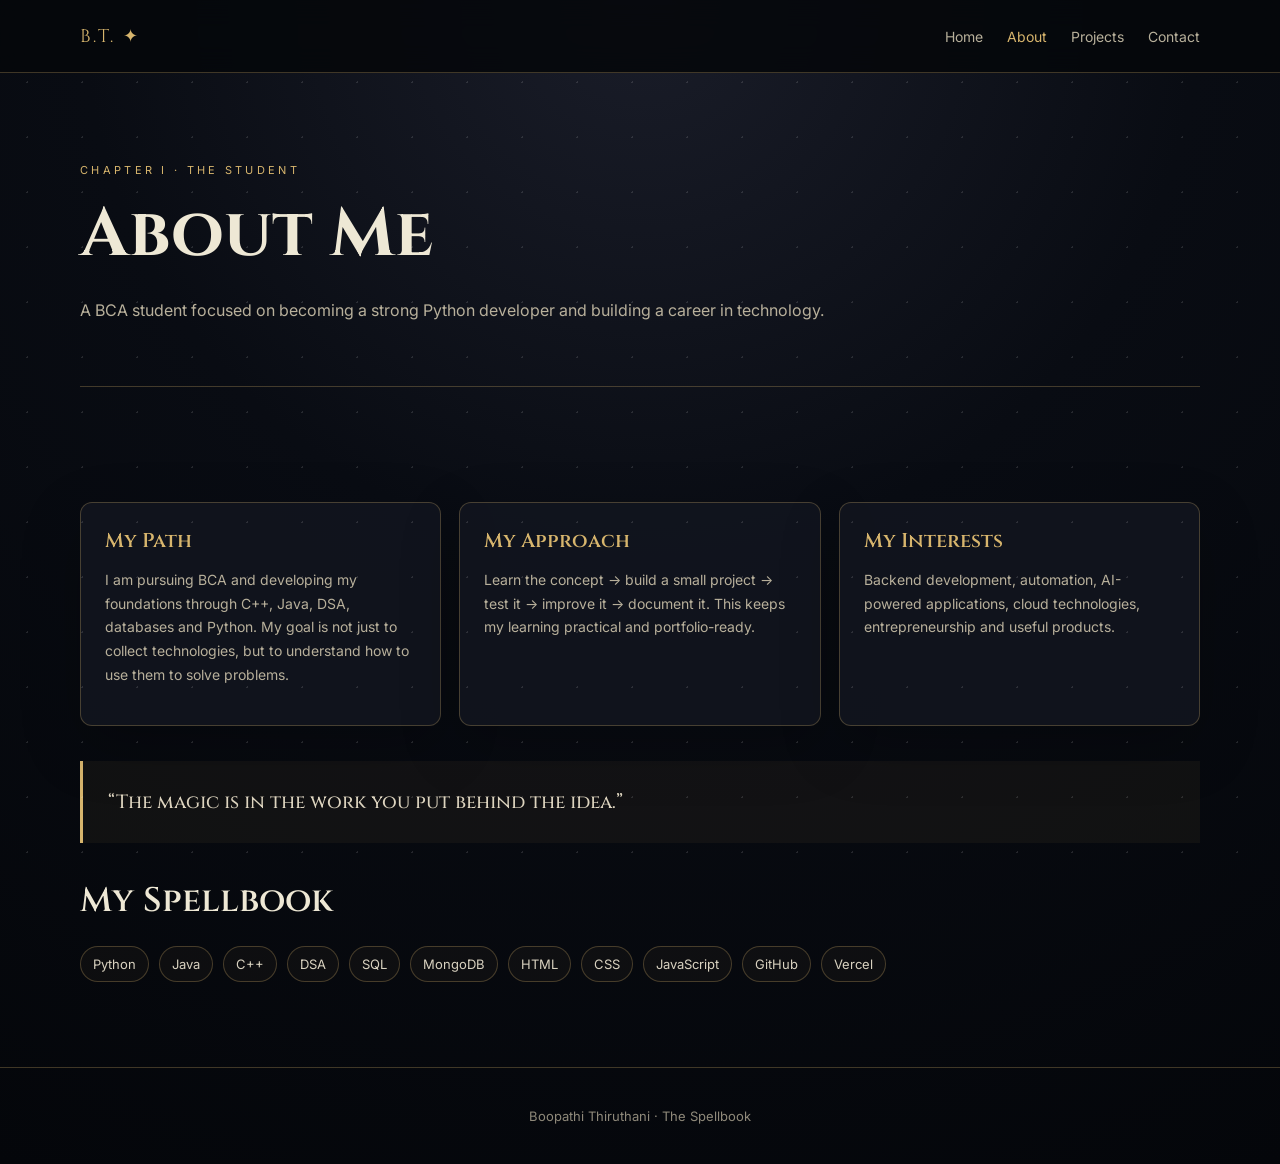
==== about.html @ 2f51fdc7 "Add files via upload" ====
<!doctype html><html lang="en"><head><meta charset="utf-8"><meta name="viewport" content="width=device-width,initial-scale=1"><title>About | Boopathi Thiruthani</title><link rel="stylesheet" href="style.css"></head><body><nav class="nav"><div class="wrap navin"><div class="brand">B.T. ✦</div><button class="menu">☰</button><div class="links"><a href="index.html">Home</a><a class="active" href="about.html">About</a><a href="projects.html">Projects</a><a href="contact.html">Contact</a></div></div></nav><main class="wrap"><section class="pagehead"><div class="eyebrow">Chapter I · The Student</div><h1>About Me</h1><p class="lead">A BCA student focused on becoming a strong Python developer and building a career in technology.</p></section><section class="section"><div class="grid"><article class="card"><h3>My Path</h3><p>I am pursuing BCA and developing my foundations through C++, Java, DSA, databases and Python. My goal is not just to collect technologies, but to understand how to use them to solve problems.</p></article><article class="card"><h3>My Approach</h3><p>Learn the concept → build a small project → test it → improve it → document it. This keeps my learning practical and portfolio-ready.</p></article><article class="card"><h3>My Interests</h3><p>Backend development, automation, AI-powered applications, cloud technologies, entrepreneurship and useful products.</p></article></div><div class="quote">“The magic is in the work you put behind the idea.”</div><h2>My Spellbook</h2><div class="skills"><span class="tag">Python</span><span class="tag">Java</span><span class="tag">C++</span><span class="tag">DSA</span><span class="tag">SQL</span><span class="tag">MongoDB</span><span class="tag">HTML</span><span class="tag">CSS</span><span class="tag">JavaScript</span><span class="tag">GitHub</span><span class="tag">Vercel</span></div></section></main><footer class="footer">Boopathi Thiruthani · The Spellbook</footer><script src="script.js"></script></body></html>
---- style.css ----
@import url('https://fonts.googleapis.com/css2?family=Cinzel:wght@500;600;700&family=Inter:wght@400;500;600&display=swap');
:root{--ink:#eee8d5;--muted:#b8b09b;--gold:#d7b56d;--gold2:#8d6a31;--night:#070b12;--panel:rgba(18,22,31,.84);--line:rgba(215,181,109,.28);--red:#6f2028;}
*{box-sizing:border-box}html{scroll-behavior:smooth}body{margin:0;background:radial-gradient(circle at 50% 0,#1a1d29 0,#090c13 42%,#04060a 100%);color:var(--ink);font-family:Inter,system-ui,sans-serif;min-height:100vh}body:before{content:"";position:fixed;inset:0;pointer-events:none;opacity:.12;background-image:radial-gradient(#fff 1px,transparent 1px);background-size:55px 55px}.wrap{width:min(1120px,92%);margin:auto}.nav{position:sticky;top:0;z-index:10;background:rgba(5,7,11,.88);backdrop-filter:blur(14px);border-bottom:1px solid var(--line)}.navin{height:72px;display:flex;align-items:center;justify-content:space-between}.brand{font-family:Cinzel,serif;color:var(--gold);letter-spacing:.12em;font-size:18px}.links{display:flex;gap:24px;align-items:center}.links a{color:var(--muted);text-decoration:none;font-size:14px}.links a:hover,.links a.active{color:var(--gold)}.menu{display:none;background:none;border:1px solid var(--line);color:var(--gold);padding:8px 10px;border-radius:8px}.hero{min-height:calc(100vh - 72px);display:grid;place-items:center;text-align:center;padding:70px 0;position:relative}.sigil{width:110px;height:110px;margin:0 auto 25px;border:1px solid var(--gold2);border-radius:50%;display:grid;place-items:center;color:var(--gold);font:600 42px Cinzel,serif;box-shadow:0 0 45px rgba(215,181,109,.13),inset 0 0 25px rgba(215,181,109,.06)}.eyebrow{color:var(--gold);letter-spacing:.3em;text-transform:uppercase;font-size:11px}.hero h1{font:700 clamp(44px,8vw,82px)/1.05 Cinzel,serif;margin:18px 0 14px}.hero h1 span{color:var(--gold)}.hero p{max-width:700px;margin:0 auto;color:var(--muted);font-size:18px;line-height:1.8}.actions{display:flex;gap:14px;justify-content:center;flex-wrap:wrap;margin-top:34px}.btn{display:inline-block;text-decoration:none;padding:13px 20px;border:1px solid var(--gold2);color:var(--gold);font-weight:600;border-radius:6px;background:linear-gradient(180deg,rgba(215,181,109,.1),rgba(215,181,109,.02))}.btn.primary{background:linear-gradient(135deg,#b28a42,#e0c27a);color:#090b0f;border-color:#e0c27a}.section{padding:85px 0}.section h2{font:600 34px Cinzel,serif;margin:0 0 12px}.lead{color:var(--muted);line-height:1.8}.grid{display:grid;grid-template-columns:repeat(3,1fr);gap:18px;margin-top:30px}.card{background:var(--panel);border:1px solid var(--line);border-radius:12px;padding:24px;box-shadow:0 20px 60px rgba(0,0,0,.22)}.card h3{font:600 20px Cinzel,serif;color:var(--gold);margin:0 0 10px}.card p{color:var(--muted);line-height:1.7;font-size:14px}.rune{font-size:25px;color:var(--gold);margin-bottom:18px}.skills{display:flex;gap:10px;flex-wrap:wrap;margin-top:22px}.tag{border:1px solid var(--line);padding:9px 12px;border-radius:999px;color:#d9d2c0;background:rgba(215,181,109,.04);font-size:13px}.pagehead{padding:90px 0 45px;border-bottom:1px solid var(--line)}.pagehead h1{font:700 clamp(40px,7vw,68px) Cinzel,serif;margin:12px 0}.timeline{border-left:1px solid var(--gold2);margin-top:32px;padding-left:28px}.item{position:relative;margin:0 0 30px}.item:before{content:"";position:absolute;left:-34px;top:5px;width:9px;height:9px;border:1px solid var(--gold);border-radius:50%;background:var(--night)}.item small{color:var(--gold);letter-spacing:.12em}.item h3{font:600 20px Cinzel,serif;margin:8px 0}.item p{color:var(--muted);line-height:1.7}.form{display:grid;gap:14px;max-width:700px;margin-top:28px}.form input,.form textarea{width:100%;padding:14px;background:#0c1018;border:1px solid var(--line);color:var(--ink);border-radius:7px;font:inherit}.form textarea{min-height:160px;resize:vertical}.footer{padding:40px 0;border-top:1px solid var(--line);color:#8f897a;text-align:center;font-size:13px}.footer a{color:var(--gold);text-decoration:none}.quote{margin:35px 0;padding:25px;border-left:3px solid var(--gold);background:rgba(215,181,109,.05);font:500 19px/1.7 Cinzel,serif;color:#ddd4bf}.hidden{display:none}@media(max-width:760px){.links{display:none;position:absolute;top:72px;left:0;right:0;background:#080b11;padding:20px;flex-direction:column;border-bottom:1px solid var(--line)}.links.open{display:flex}.menu{display:block}.grid{grid-template-columns:1fr}.hero{padding:50px 0}.hero p{font-size:16px}.section{padding:65px 0}}
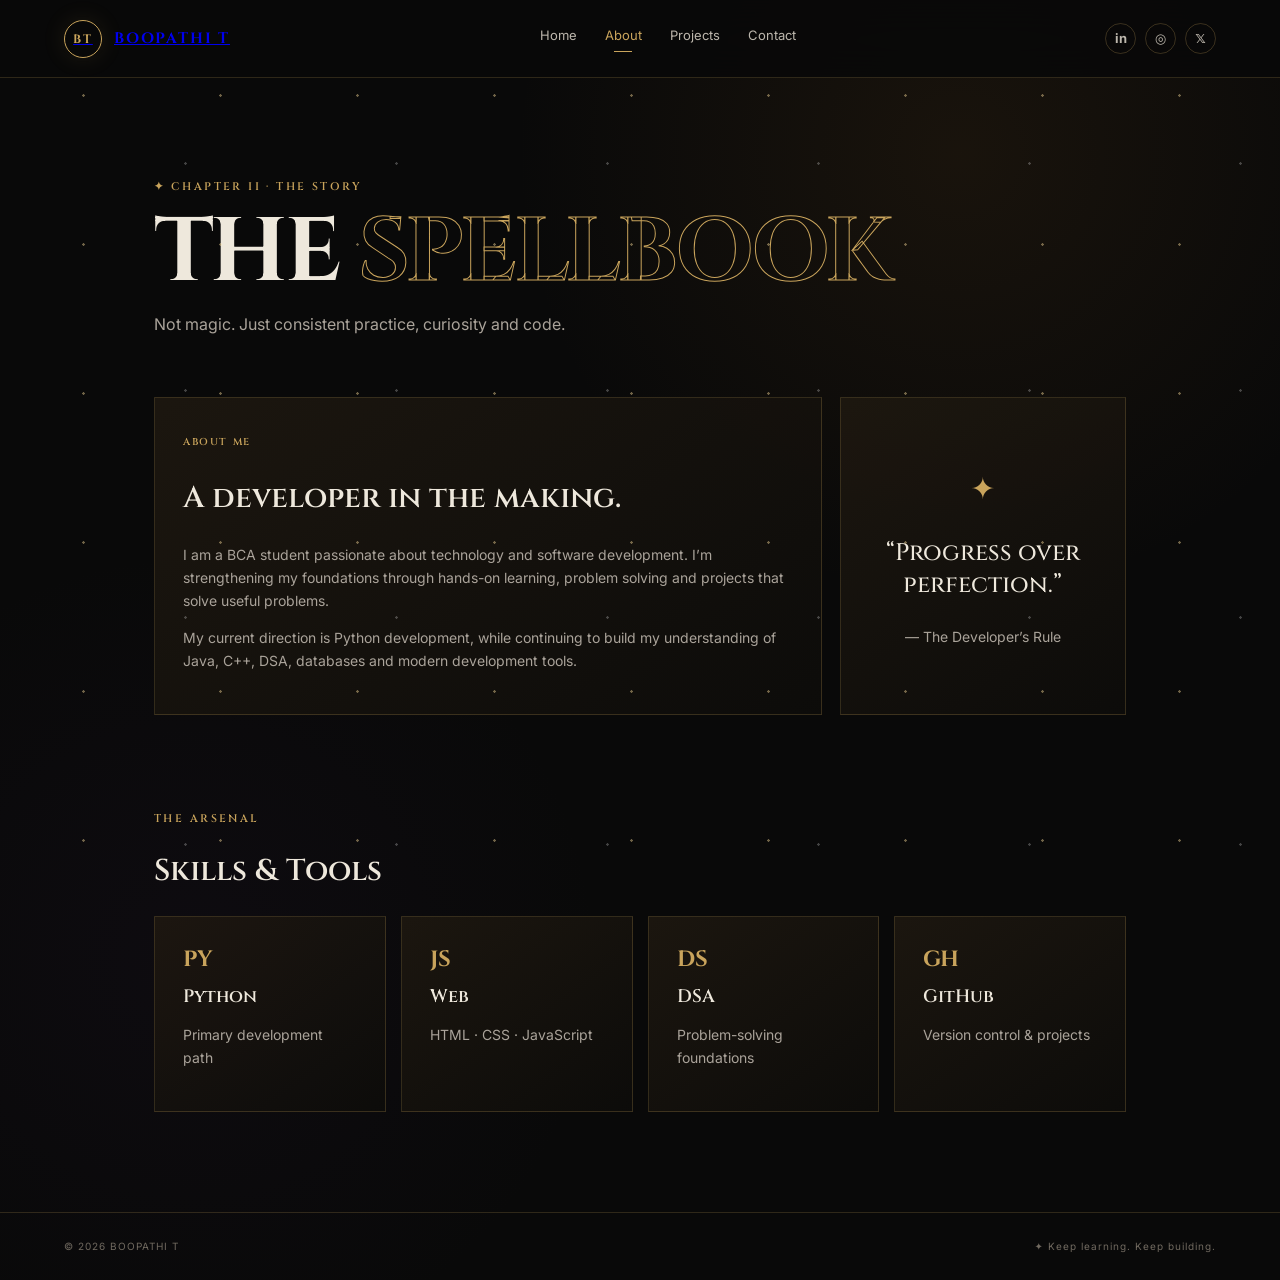
==== commit a263eb63: "Add files via upload" ====
--- a/about.html
+++ b/about.html
@@ -1 +1 @@
-<!doctype html><html lang="en"><head><meta charset="utf-8"><meta name="viewport" content="width=device-width,initial-scale=1"><title>About | Boopathi Thiruthani</title><link rel="stylesheet" href="style.css"></head><body><nav class="nav"><div class="wrap navin"><div class="brand">B.T. ✦</div><button class="menu">☰</button><div class="links"><a href="index.html">Home</a><a class="active" href="about.html">About</a><a href="projects.html">Projects</a><a href="contact.html">Contact</a></div></div></nav><main class="wrap"><section class="pagehead"><div class="eyebrow">Chapter I · The Student</div><h1>About Me</h1><p class="lead">A BCA student focused on becoming a strong Python developer and building a career in technology.</p></section><section class="section"><div class="grid"><article class="card"><h3>My Path</h3><p>I am pursuing BCA and developing my foundations through C++, Java, DSA, databases and Python. My goal is not just to collect technologies, but to understand how to use them to solve problems.</p></article><article class="card"><h3>My Approach</h3><p>Learn the concept → build a small project → test it → improve it → document it. This keeps my learning practical and portfolio-ready.</p></article><article class="card"><h3>My Interests</h3><p>Backend development, automation, AI-powered applications, cloud technologies, entrepreneurship and useful products.</p></article></div><div class="quote">“The magic is in the work you put behind the idea.”</div><h2>My Spellbook</h2><div class="skills"><span class="tag">Python</span><span class="tag">Java</span><span class="tag">C++</span><span class="tag">DSA</span><span class="tag">SQL</span><span class="tag">MongoDB</span><span class="tag">HTML</span><span class="tag">CSS</span><span class="tag">JavaScript</span><span class="tag">GitHub</span><span class="tag">Vercel</span></div></section></main><footer class="footer">Boopathi Thiruthani · The Spellbook</footer><script src="script.js"></script></body></html>
+<!doctype html><html lang="en"><head><meta charset="utf-8"><meta name="viewport" content="width=device-width,initial-scale=1"><title>About | Boopathi T</title><link rel="stylesheet" href="style.css"><script defer src="script.js"></script></head><body><div class="stars"></div><header class="nav"><a class="brand" href="index.html"><span class="crest">BT</span><span>BOOPATHI T</span></a><nav><a href="index.html">Home</a><a class="active" href="about.html">About</a><a href="projects.html">Projects</a><a href="contact.html">Contact</a></nav><div class="socials"><a href="https://www.linkedin.com/in/boopathithiruthani" target="_blank">in</a><a href="https://www.instagram.com/__boopathi_official" target="_blank">◎</a><a href="https://x.com/BoopathiT28" target="_blank">𝕏</a></div><button class="menu">☰</button></header><main class="page"><div class="page-head"><p class="kicker">✦ Chapter II · The Story</p><h1>THE <em>SPELLBOOK</em></h1><p>Not magic. Just consistent practice, curiosity and code.</p></div><section class="paper-grid"><article class="paper"><span class="number">ABOUT ME</span><h2>A developer in the making.</h2><p>I am a BCA student passionate about technology and software development. I’m strengthening my foundations through hands-on learning, problem solving and projects that solve useful problems.</p><p>My current direction is Python development, while continuing to build my understanding of Java, C++, DSA, databases and modern development tools.</p></article><aside class="quote"><span>✦</span><p>“Progress over perfection.”</p><small>— The Developer’s Rule</small></aside></section><section class="skills-section"><p class="kicker">THE ARSENAL</p><h2>Skills & Tools</h2><div class="skill-grid"><div class="skill"><b>PY</b><h3>Python</h3><p>Primary development path</p></div><div class="skill"><b>JS</b><h3>Web</h3><p>HTML · CSS · JavaScript</p></div><div class="skill"><b>DS</b><h3>DSA</h3><p>Problem-solving foundations</p></div><div class="skill"><b>GH</b><h3>GitHub</h3><p>Version control & projects</p></div></div></section></main><footer><span>© 2026 BOOPATHI T</span><span>✦ Keep learning. Keep building.</span></footer></body></html>
--- a/style.css
+++ b/style.css
@@ -1,3 +1,3 @@
-@import url('https://fonts.googleapis.com/css2?family=Cinzel:wght@500;600;700&family=Inter:wght@400;500;600&display=swap');
-:root{--ink:#eee8d5;--muted:#b8b09b;--gold:#d7b56d;--gold2:#8d6a31;--night:#070b12;--panel:rgba(18,22,31,.84);--line:rgba(215,181,109,.28);--red:#6f2028;}
-*{box-sizing:border-box}html{scroll-behavior:smooth}body{margin:0;background:radial-gradient(circle at 50% 0,#1a1d29 0,#090c13 42%,#04060a 100%);color:var(--ink);font-family:Inter,system-ui,sans-serif;min-height:100vh}body:before{content:"";position:fixed;inset:0;pointer-events:none;opacity:.12;background-image:radial-gradient(#fff 1px,transparent 1px);background-size:55px 55px}.wrap{width:min(1120px,92%);margin:auto}.nav{position:sticky;top:0;z-index:10;background:rgba(5,7,11,.88);backdrop-filter:blur(14px);border-bottom:1px solid var(--line)}.navin{height:72px;display:flex;align-items:center;justify-content:space-between}.brand{font-family:Cinzel,serif;color:var(--gold);letter-spacing:.12em;font-size:18px}.links{display:flex;gap:24px;align-items:center}.links a{color:var(--muted);text-decoration:none;font-size:14px}.links a:hover,.links a.active{color:var(--gold)}.menu{display:none;background:none;border:1px solid var(--line);color:var(--gold);padding:8px 10px;border-radius:8px}.hero{min-height:calc(100vh - 72px);display:grid;place-items:center;text-align:center;padding:70px 0;position:relative}.sigil{width:110px;height:110px;margin:0 auto 25px;border:1px solid var(--gold2);border-radius:50%;display:grid;place-items:center;color:var(--gold);font:600 42px Cinzel,serif;box-shadow:0 0 45px rgba(215,181,109,.13),inset 0 0 25px rgba(215,181,109,.06)}.eyebrow{color:var(--gold);letter-spacing:.3em;text-transform:uppercase;font-size:11px}.hero h1{font:700 clamp(44px,8vw,82px)/1.05 Cinzel,serif;margin:18px 0 14px}.hero h1 span{color:var(--gold)}.hero p{max-width:700px;margin:0 auto;color:var(--muted);font-size:18px;line-height:1.8}.actions{display:flex;gap:14px;justify-content:center;flex-wrap:wrap;margin-top:34px}.btn{display:inline-block;text-decoration:none;padding:13px 20px;border:1px solid var(--gold2);color:var(--gold);font-weight:600;border-radius:6px;background:linear-gradient(180deg,rgba(215,181,109,.1),rgba(215,181,109,.02))}.btn.primary{background:linear-gradient(135deg,#b28a42,#e0c27a);color:#090b0f;border-color:#e0c27a}.section{padding:85px 0}.section h2{font:600 34px Cinzel,serif;margin:0 0 12px}.lead{color:var(--muted);line-height:1.8}.grid{display:grid;grid-template-columns:repeat(3,1fr);gap:18px;margin-top:30px}.card{background:var(--panel);border:1px solid var(--line);border-radius:12px;padding:24px;box-shadow:0 20px 60px rgba(0,0,0,.22)}.card h3{font:600 20px Cinzel,serif;color:var(--gold);margin:0 0 10px}.card p{color:var(--muted);line-height:1.7;font-size:14px}.rune{font-size:25px;color:var(--gold);margin-bottom:18px}.skills{display:flex;gap:10px;flex-wrap:wrap;margin-top:22px}.tag{border:1px solid var(--line);padding:9px 12px;border-radius:999px;color:#d9d2c0;background:rgba(215,181,109,.04);font-size:13px}.pagehead{padding:90px 0 45px;border-bottom:1px solid var(--line)}.pagehead h1{font:700 clamp(40px,7vw,68px) Cinzel,serif;margin:12px 0}.timeline{border-left:1px solid var(--gold2);margin-top:32px;padding-left:28px}.item{position:relative;margin:0 0 30px}.item:before{content:"";position:absolute;left:-34px;top:5px;width:9px;height:9px;border:1px solid var(--gold);border-radius:50%;background:var(--night)}.item small{color:var(--gold);letter-spacing:.12em}.item h3{font:600 20px Cinzel,serif;margin:8px 0}.item p{color:var(--muted);line-height:1.7}.form{display:grid;gap:14px;max-width:700px;margin-top:28px}.form input,.form textarea{width:100%;padding:14px;background:#0c1018;border:1px solid var(--line);color:var(--ink);border-radius:7px;font:inherit}.form textarea{min-height:160px;resize:vertical}.footer{padding:40px 0;border-top:1px solid var(--line);color:#8f897a;text-align:center;font-size:13px}.footer a{color:var(--gold);text-decoration:none}.quote{margin:35px 0;padding:25px;border-left:3px solid var(--gold);background:rgba(215,181,109,.05);font:500 19px/1.7 Cinzel,serif;color:#ddd4bf}.hidden{display:none}@media(max-width:760px){.links{display:none;position:absolute;top:72px;left:0;right:0;background:#080b11;padding:20px;flex-direction:column;border-bottom:1px solid var(--line)}.links.open{display:flex}.menu{display:block}.grid{grid-template-columns:1fr}.hero{padding:50px 0}.hero p{font-size:16px}.section{padding:65px 0}}
+@import url('https://fonts.googleapis.com/css2?family=Cinzel:wght@500;600;700&family=Inter:wght@400;500;600;700&display=swap');
+:root{--bg:#090909;--ink:#eee8dc;--muted:#aaa39a;--gold:#c9a45c;--gold2:#8e6b32;--line:rgba(201,164,92,.2);--paper:#17130d;--panel:rgba(22,18,13,.82)}*{box-sizing:border-box}html{scroll-behavior:smooth}body{margin:0;background:radial-gradient(circle at 75% 12%,rgba(109,73,28,.16),transparent 30%),radial-gradient(circle at 15% 75%,rgba(49,28,67,.12),transparent 28%),var(--bg);color:var(--ink);font-family:Inter,system-ui,sans-serif;line-height:1.65;min-height:100vh}body:before{content:"";position:fixed;inset:0;pointer-events:none;background-image:linear-gradient(rgba(255,255,255,.018) 1px,transparent 1px);background-size:100% 4px;opacity:.22;z-index:2}.stars{position:fixed;inset:0;pointer-events:none;opacity:.6;background-image:radial-gradient(circle,rgba(255,224,158,.7) 0 1px,transparent 1.5px),radial-gradient(circle,rgba(255,255,255,.4) 0 1px,transparent 1.5px);background-size:137px 149px,211px 227px;background-position:15px 21px,80px 50px}.nav{height:78px;position:sticky;top:0;z-index:10;display:flex;align-items:center;justify-content:space-between;padding:0 5%;background:rgba(9,9,9,.88);backdrop-filter:blur(18px);border-bottom:1px solid var(--line)}.brand{display:flex;align-items:center;gap:12px;font:700 15px Cinzel,serif;letter-spacing:.12em}.crest{width:38px;height:38px;border:1px solid var(--gold);border-radius:50%;display:grid;place-items:center;color:var(--gold);font:700 12px Cinzel,serif;box-shadow:0 0 25px rgba(201,164,92,.12)}nav{display:flex;gap:28px}nav a,.socials a{color:#bdb7ad;text-decoration:none;font-size:13px;transition:.25s}nav a:hover,nav a.active{color:var(--gold)}nav a.active:after{content:"";display:block;width:18px;height:1px;background:var(--gold);margin:5px auto 0}.socials{display:flex;gap:9px}.socials a{width:31px;height:31px;border:1px solid rgba(201,164,92,.25);display:grid;place-items:center;border-radius:50%;font-weight:700}.socials a:hover{border-color:var(--gold);color:var(--gold);transform:translateY(-2px)}.menu{display:none;background:none;color:var(--gold);border:0;font-size:24px}.hero{max-width:1200px;min-height:calc(100vh - 78px);margin:auto;padding:80px 5% 40px;display:grid;grid-template-columns:1.2fr .8fr;align-items:center;gap:50px}.kicker{font:600 11px Cinzel,serif;letter-spacing:.22em;color:var(--gold);text-transform:uppercase}.hero h1,.page-head h1{font:700 clamp(48px,8vw,105px)/.9 Cinzel,serif;letter-spacing:-.04em;margin:20px 0 24px}.hero h1 em,.page-head h1 em{font-style:normal;color:transparent;-webkit-text-stroke:1px var(--gold)}.lead{font-size:19px;color:#ddd4c5}.intro{max-width:610px;color:var(--muted);font-size:15px}.actions{display:flex;gap:13px;flex-wrap:wrap;margin:32px 0}.btn{display:inline-flex;align-items:center;justify-content:center;gap:9px;padding:13px 20px;border:1px solid var(--gold);text-decoration:none;font-weight:700;font-size:13px;letter-spacing:.04em;transition:.25s;cursor:pointer}.btn.gold{background:var(--gold);color:#120f0a}.btn.gold:hover{background:#e0bd76;transform:translateY(-3px);box-shadow:0 12px 35px rgba(201,164,92,.18)}.btn.ghost{color:var(--ink);border-color:rgba(201,164,92,.35)}.btn.ghost:hover{border-color:var(--gold);transform:translateY(-3px)}.sigil-row{display:flex;gap:13px;color:#766f64;font:600 9px Cinzel,serif;letter-spacing:.15em}.sigil-row i{color:var(--gold);font-style:normal}.portrait-wrap{position:relative;max-width:430px;margin:auto}.portrait-frame{padding:14px;border:1px solid var(--gold);background:linear-gradient(135deg,#241d12,#0e0d0b);box-shadow:0 0 80px rgba(201,164,92,.09),inset 0 0 0 8px rgba(201,164,92,.04);transform:rotate(1deg)}.portrait-placeholder{aspect-ratio:4/5;display:grid;place-items:center;align-content:center;background:radial-gradient(circle at 50% 38%,#49351d 0,#18130d 35%,#0b0a08 75%);border:1px solid rgba(201,164,92,.28);position:relative;overflow:hidden}.portrait-placeholder:before{content:"";position:absolute;width:70%;height:70%;border:1px solid rgba(201,164,92,.12);border-radius:50%;box-shadow:0 0 70px rgba(201,164,92,.12)}.portrait-initial{font:700 90px Cinzel,serif;color:var(--gold);position:relative}.portrait-placeholder small{color:#857b6d;letter-spacing:.25em;font-size:9px;position:relative}.seal{position:absolute;bottom:-18px;left:-20px;width:88px;height:88px;border:1px solid var(--gold);border-radius:50%;background:#100e0b;display:grid;place-items:center;text-align:center;color:var(--gold);font:700 20px Cinzel,serif;box-shadow:0 8px 30px #000}.seal small{font:500 7px Inter,sans-serif;letter-spacing:.15em}.spark{position:absolute;color:var(--gold);font-size:24px}.s1{top:-20px;right:20px}.s2{bottom:20px;right:-20px}.scroll{display:flex;justify-content:center;align-items:center;gap:14px;color:#6f675c;font:600 9px Cinzel,serif;letter-spacing:.2em;padding:15px}.scroll b{color:var(--gold);font-size:17px}.quick{max-width:1100px;margin:auto;padding:85px 5%;display:grid;grid-template-columns:repeat(3,1fr);gap:18px}.quick>div,.paper,.quote,.skill,.project-card,.contact-info,.owl-form{border:1px solid var(--line);background:linear-gradient(145deg,rgba(30,24,16,.88),rgba(13,12,10,.88));padding:28px}.number{color:var(--gold);font:600 10px Cinzel,serif;letter-spacing:.16em}.quick h2{font:600 22px Cinzel,serif}.quick p,.paper p,.quote small,.skill p,.project-card p,.contact-info p{color:var(--muted);font-size:14px}.quick a{color:var(--gold);text-decoration:none;font-size:12px}.page{max-width:1100px;margin:auto;padding:90px 5% 100px}.page-head{max-width:800px;margin-bottom:60px}.page-head h1{font-size:clamp(45px,8vw,90px);margin:18px 0}.page-head>p:last-child{color:var(--muted);font-size:16px}.paper-grid{display:grid;grid-template-columns:1.4fr .6fr;gap:18px}.paper h2,.skills-section h2,.project-cta h2,.contact-info h2{font:600 30px Cinzel,serif}.paper p{max-width:760px}.quote{display:flex;flex-direction:column;justify-content:center;text-align:center}.quote span{color:var(--gold);font-size:30px}.quote p{font:500 24px Cinzel,serif}.skills-section{padding-top:85px}.skill-grid{display:grid;grid-template-columns:repeat(4,1fr);gap:15px;margin-top:25px}.skill b{color:var(--gold);font:700 22px Cinzel,serif}.skill h3{font:600 18px Cinzel,serif;margin:10px 0 0}.project-grid{display:grid;grid-template-columns:1fr 1fr;gap:18px}.project-card{min-height:245px;display:flex;flex-direction:column}.project-card.featured{grid-column:span 2;min-height:280px}.tag{color:var(--gold);font:600 9px Cinzel,serif;letter-spacing:.18em}.project-card h2{font:600 30px Cinzel,serif;margin:15px 0 5px}.project-meta{margin-top:auto;padding-top:20px;border-top:1px solid var(--line);display:flex;justify-content:space-between;color:#81786b;font-size:10px;text-transform:uppercase;letter-spacing:.1em}.project-cta{text-align:center;padding:75px 20px}.project-cta>span{color:var(--gold);font-size:26px}.contact-layout{display:grid;grid-template-columns:.8fr 1.2fr;gap:18px}.contact-mark{font-size:32px;color:var(--gold)}.contact-line{display:flex;align-items:center;gap:14px;color:var(--gold);text-decoration:none;border-top:1px solid var(--line);padding:15px 0;font-weight:700}.contact-line span{color:#d3ccc1;font-weight:500}.owl-form{display:grid;gap:16px}label{font-size:11px;letter-spacing:.12em;color:#bdb4a6;text-transform:uppercase}input,textarea{display:block;width:100%;margin-top:8px;background:#0b0a08;border:1px solid rgba(201,164,92,.22);color:var(--ink);padding:14px;font:14px Inter,sans-serif;outline:0}input:focus,textarea:focus{border-color:var(--gold);box-shadow:0 0 0 2px rgba(201,164,92,.06)}textarea{min-height:150px;resize:vertical}.owl-form .btn{justify-self:start}footer{border-top:1px solid var(--line);padding:25px 5%;display:flex;justify-content:space-between;color:#716a60;font-size:10px;letter-spacing:.1em}
+@media(max-width:800px){.nav{height:68px}.nav nav,.nav .socials{display:none}.menu{display:block}.nav.mobile-open nav{display:flex;position:absolute;top:68px;left:0;right:0;background:#0b0a08;padding:20px 5%;flex-direction:column;gap:14px;border-bottom:1px solid var(--line)}.nav.mobile-open .socials{display:flex;position:absolute;top:230px;left:5%;z-index:11}.hero{grid-template-columns:1fr;padding-top:60px}.portrait-wrap{max-width:320px}.quick,.skill-grid,.project-grid{grid-template-columns:1fr}.project-card.featured{grid-column:auto}.paper-grid,.contact-layout{grid-template-columns:1fr}.hero h1{font-size:clamp(48px,15vw,80px)}footer{flex-direction:column;gap:8px;text-align:center}}
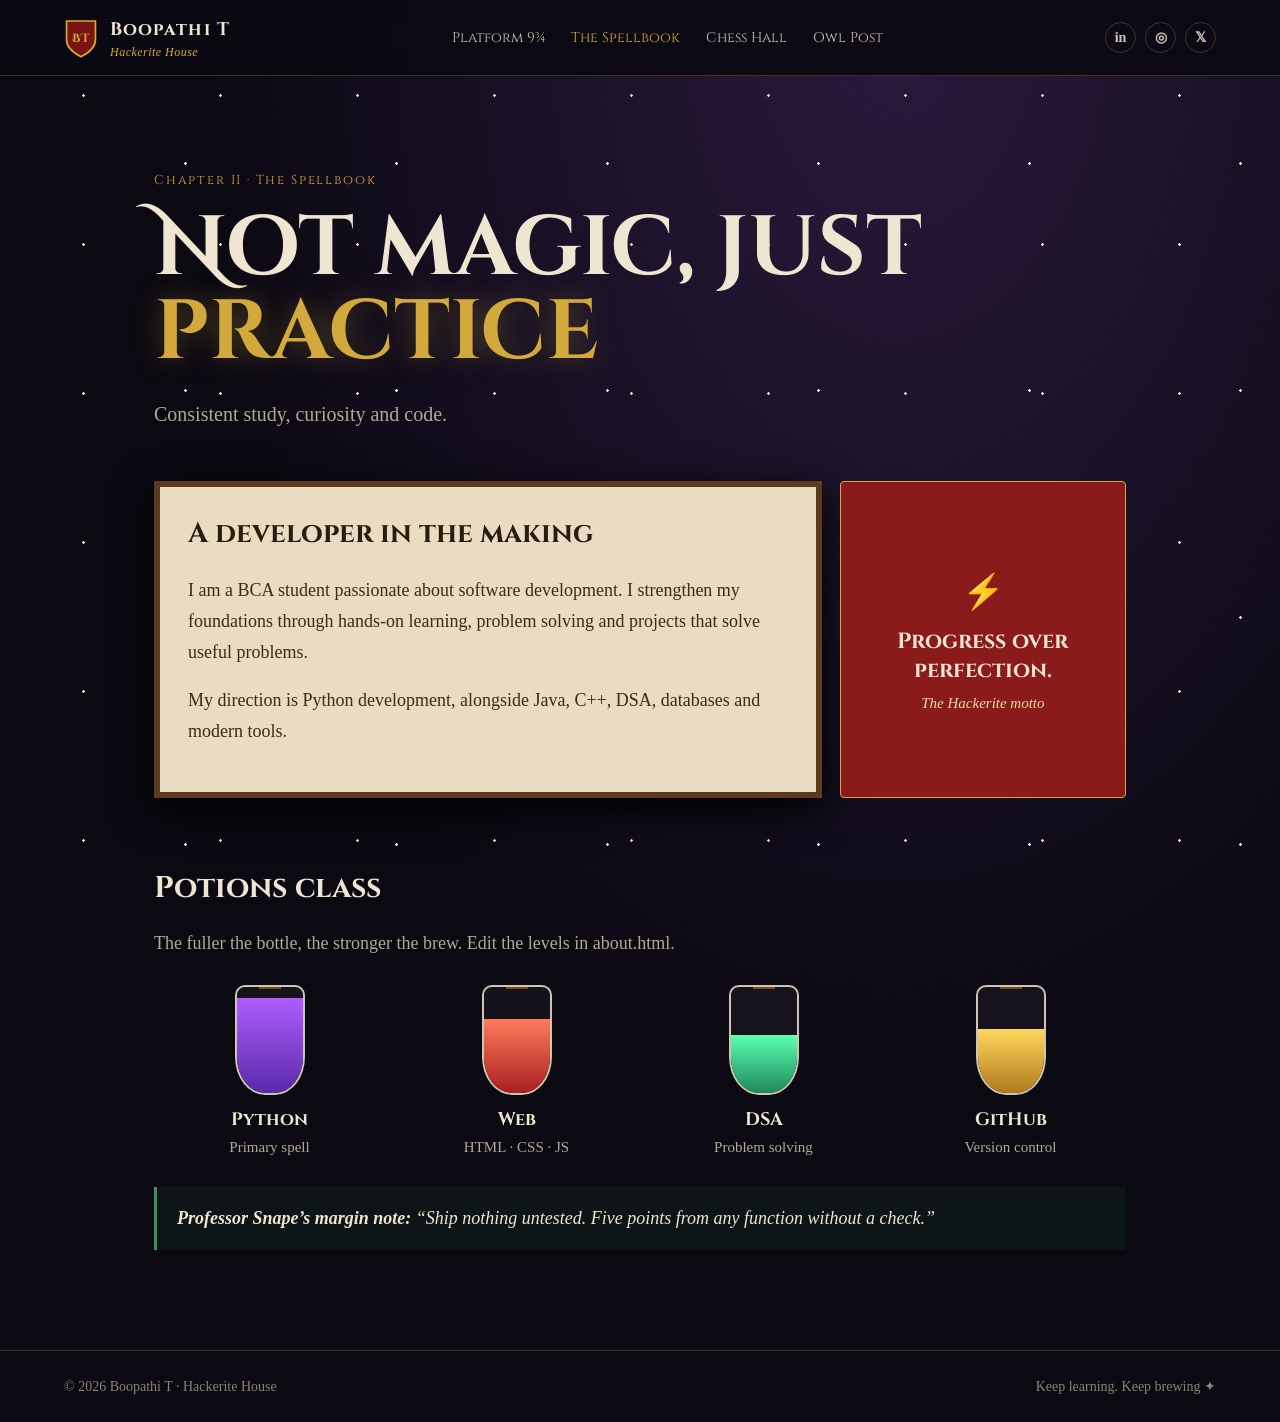
==== commit 5d411b43: "Add files via upload" ====
--- a/about.html
+++ b/about.html
@@ -1 +1 @@
-<!doctype html><html lang="en"><head><meta charset="utf-8"><meta name="viewport" content="width=device-width,initial-scale=1"><title>About | Boopathi T</title><link rel="stylesheet" href="style.css"><script defer src="script.js"></script></head><body><div class="stars"></div><header class="nav"><a class="brand" href="index.html"><span class="crest">BT</span><span>BOOPATHI T</span></a><nav><a href="index.html">Home</a><a class="active" href="about.html">About</a><a href="projects.html">Projects</a><a href="contact.html">Contact</a></nav><div class="socials"><a href="https://www.linkedin.com/in/boopathithiruthani" target="_blank">in</a><a href="https://www.instagram.com/__boopathi_official" target="_blank">◎</a><a href="https://x.com/BoopathiT28" target="_blank">𝕏</a></div><button class="menu">☰</button></header><main class="page"><div class="page-head"><p class="kicker">✦ Chapter II · The Story</p><h1>THE <em>SPELLBOOK</em></h1><p>Not magic. Just consistent practice, curiosity and code.</p></div><section class="paper-grid"><article class="paper"><span class="number">ABOUT ME</span><h2>A developer in the making.</h2><p>I am a BCA student passionate about technology and software development. I’m strengthening my foundations through hands-on learning, problem solving and projects that solve useful problems.</p><p>My current direction is Python development, while continuing to build my understanding of Java, C++, DSA, databases and modern development tools.</p></article><aside class="quote"><span>✦</span><p>“Progress over perfection.”</p><small>— The Developer’s Rule</small></aside></section><section class="skills-section"><p class="kicker">THE ARSENAL</p><h2>Skills & Tools</h2><div class="skill-grid"><div class="skill"><b>PY</b><h3>Python</h3><p>Primary development path</p></div><div class="skill"><b>JS</b><h3>Web</h3><p>HTML · CSS · JavaScript</p></div><div class="skill"><b>DS</b><h3>DSA</h3><p>Problem-solving foundations</p></div><div class="skill"><b>GH</b><h3>GitHub</h3><p>Version control & projects</p></div></div></section></main><footer><span>© 2026 BOOPATHI T</span><span>✦ Keep learning. Keep building.</span></footer></body></html>
+<!doctype html><html lang="en"><head><meta charset="utf-8"><meta name="viewport" content="width=device-width,initial-scale=1"><meta name="description" content="Boopathi T, aspiring Python developer. A Hogwarts-themed portfolio."><title>The Spellbook | Boopathi T</title><link rel="stylesheet" href="style.css"><script defer src="script.js"></script></head><body><div class="stars"></div><header class="nav"><a class="brand" href="index.html"><svg class="crest" viewBox="0 0 40 46"><path d="M3 3h34v22c0 10-9 16-17 20C12 41 3 35 3 25z" fill="#7a1313" stroke="#d4a93c" stroke-width="2"/><text x="20" y="28" text-anchor="middle" font-family="Cinzel Decorative" font-size="14" font-weight="700" fill="#d4a93c">BT</text></svg><span>Boopathi T<small>Hackerite House</small></span></a><nav><a href="index.html">Platform 9¾</a><a class="active" href="about.html">The Spellbook</a><a href="projects.html">Chess Hall</a><a href="contact.html">Owl Post</a></nav><div class="socials"><a aria-label="LinkedIn" href="https://www.linkedin.com/in/boopathithiruthani" target="_blank">in</a><a aria-label="Instagram" href="https://www.instagram.com/__boopathi_official" target="_blank">◎</a><a aria-label="X" href="https://x.com/BoopathiT28" target="_blank">𝕏</a></div><button class="menu" aria-label="Menu">☰</button></header><main class="page"><div class="page-head"><p class="kicker">Chapter II · The Spellbook</p><h1>Not magic, just <em>practice</em></h1><p>Consistent study, curiosity and code.</p></div><section class="paper-grid"><article class="paper"><h2>A developer in the making</h2><p>I am a BCA student passionate about software development. I strengthen my foundations through hands-on learning, problem solving and projects that solve useful problems.</p><p>My direction is Python development, alongside Java, C++, DSA, databases and modern tools.</p></article><aside class="quote"><span>⚡</span><p>Progress over perfection.</p><small>The Hackerite motto</small></aside></section><section><h2 class="sec">Potions class</h2><p class="sub">The fuller the bottle, the stronger the brew. Edit the levels in about.html.</p><div class="potions"><div class="potion"><div class="bottle"><i style="height:90%"></i></div><h3>Python</h3><p>Primary spell</p></div><div class="potion"><div class="bottle"><i style="height:70%"></i></div><h3>Web</h3><p>HTML · CSS · JS</p></div><div class="potion"><div class="bottle"><i style="height:55%"></i></div><h3>DSA</h3><p>Problem solving</p></div><div class="potion"><div class="bottle"><i style="height:60%"></i></div><h3>GitHub</h3><p>Version control</p></div></div><div class="snape"><b>Professor Snape’s margin note:</b> “Ship nothing untested. Five points from any function without a check.”</div></section></main><footer><span>© 2026 Boopathi T · Hackerite House</span><span>Keep learning. Keep brewing ✦</span></footer></body></html>
--- a/style.css
+++ b/style.css
@@ -1,3 +1,36 @@
-@import url('https://fonts.googleapis.com/css2?family=Cinzel:wght@500;600;700&family=Inter:wght@400;500;600;700&display=swap');
-:root{--bg:#090909;--ink:#eee8dc;--muted:#aaa39a;--gold:#c9a45c;--gold2:#8e6b32;--line:rgba(201,164,92,.2);--paper:#17130d;--panel:rgba(22,18,13,.82)}*{box-sizing:border-box}html{scroll-behavior:smooth}body{margin:0;background:radial-gradient(circle at 75% 12%,rgba(109,73,28,.16),transparent 30%),radial-gradient(circle at 15% 75%,rgba(49,28,67,.12),transparent 28%),var(--bg);color:var(--ink);font-family:Inter,system-ui,sans-serif;line-height:1.65;min-height:100vh}body:before{content:"";position:fixed;inset:0;pointer-events:none;background-image:linear-gradient(rgba(255,255,255,.018) 1px,transparent 1px);background-size:100% 4px;opacity:.22;z-index:2}.stars{position:fixed;inset:0;pointer-events:none;opacity:.6;background-image:radial-gradient(circle,rgba(255,224,158,.7) 0 1px,transparent 1.5px),radial-gradient(circle,rgba(255,255,255,.4) 0 1px,transparent 1.5px);background-size:137px 149px,211px 227px;background-position:15px 21px,80px 50px}.nav{height:78px;position:sticky;top:0;z-index:10;display:flex;align-items:center;justify-content:space-between;padding:0 5%;background:rgba(9,9,9,.88);backdrop-filter:blur(18px);border-bottom:1px solid var(--line)}.brand{display:flex;align-items:center;gap:12px;font:700 15px Cinzel,serif;letter-spacing:.12em}.crest{width:38px;height:38px;border:1px solid var(--gold);border-radius:50%;display:grid;place-items:center;color:var(--gold);font:700 12px Cinzel,serif;box-shadow:0 0 25px rgba(201,164,92,.12)}nav{display:flex;gap:28px}nav a,.socials a{color:#bdb7ad;text-decoration:none;font-size:13px;transition:.25s}nav a:hover,nav a.active{color:var(--gold)}nav a.active:after{content:"";display:block;width:18px;height:1px;background:var(--gold);margin:5px auto 0}.socials{display:flex;gap:9px}.socials a{width:31px;height:31px;border:1px solid rgba(201,164,92,.25);display:grid;place-items:center;border-radius:50%;font-weight:700}.socials a:hover{border-color:var(--gold);color:var(--gold);transform:translateY(-2px)}.menu{display:none;background:none;color:var(--gold);border:0;font-size:24px}.hero{max-width:1200px;min-height:calc(100vh - 78px);margin:auto;padding:80px 5% 40px;display:grid;grid-template-columns:1.2fr .8fr;align-items:center;gap:50px}.kicker{font:600 11px Cinzel,serif;letter-spacing:.22em;color:var(--gold);text-transform:uppercase}.hero h1,.page-head h1{font:700 clamp(48px,8vw,105px)/.9 Cinzel,serif;letter-spacing:-.04em;margin:20px 0 24px}.hero h1 em,.page-head h1 em{font-style:normal;color:transparent;-webkit-text-stroke:1px var(--gold)}.lead{font-size:19px;color:#ddd4c5}.intro{max-width:610px;color:var(--muted);font-size:15px}.actions{display:flex;gap:13px;flex-wrap:wrap;margin:32px 0}.btn{display:inline-flex;align-items:center;justify-content:center;gap:9px;padding:13px 20px;border:1px solid var(--gold);text-decoration:none;font-weight:700;font-size:13px;letter-spacing:.04em;transition:.25s;cursor:pointer}.btn.gold{background:var(--gold);color:#120f0a}.btn.gold:hover{background:#e0bd76;transform:translateY(-3px);box-shadow:0 12px 35px rgba(201,164,92,.18)}.btn.ghost{color:var(--ink);border-color:rgba(201,164,92,.35)}.btn.ghost:hover{border-color:var(--gold);transform:translateY(-3px)}.sigil-row{display:flex;gap:13px;color:#766f64;font:600 9px Cinzel,serif;letter-spacing:.15em}.sigil-row i{color:var(--gold);font-style:normal}.portrait-wrap{position:relative;max-width:430px;margin:auto}.portrait-frame{padding:14px;border:1px solid var(--gold);background:linear-gradient(135deg,#241d12,#0e0d0b);box-shadow:0 0 80px rgba(201,164,92,.09),inset 0 0 0 8px rgba(201,164,92,.04);transform:rotate(1deg)}.portrait-placeholder{aspect-ratio:4/5;display:grid;place-items:center;align-content:center;background:radial-gradient(circle at 50% 38%,#49351d 0,#18130d 35%,#0b0a08 75%);border:1px solid rgba(201,164,92,.28);position:relative;overflow:hidden}.portrait-placeholder:before{content:"";position:absolute;width:70%;height:70%;border:1px solid rgba(201,164,92,.12);border-radius:50%;box-shadow:0 0 70px rgba(201,164,92,.12)}.portrait-initial{font:700 90px Cinzel,serif;color:var(--gold);position:relative}.portrait-placeholder small{color:#857b6d;letter-spacing:.25em;font-size:9px;position:relative}.seal{position:absolute;bottom:-18px;left:-20px;width:88px;height:88px;border:1px solid var(--gold);border-radius:50%;background:#100e0b;display:grid;place-items:center;text-align:center;color:var(--gold);font:700 20px Cinzel,serif;box-shadow:0 8px 30px #000}.seal small{font:500 7px Inter,sans-serif;letter-spacing:.15em}.spark{position:absolute;color:var(--gold);font-size:24px}.s1{top:-20px;right:20px}.s2{bottom:20px;right:-20px}.scroll{display:flex;justify-content:center;align-items:center;gap:14px;color:#6f675c;font:600 9px Cinzel,serif;letter-spacing:.2em;padding:15px}.scroll b{color:var(--gold);font-size:17px}.quick{max-width:1100px;margin:auto;padding:85px 5%;display:grid;grid-template-columns:repeat(3,1fr);gap:18px}.quick>div,.paper,.quote,.skill,.project-card,.contact-info,.owl-form{border:1px solid var(--line);background:linear-gradient(145deg,rgba(30,24,16,.88),rgba(13,12,10,.88));padding:28px}.number{color:var(--gold);font:600 10px Cinzel,serif;letter-spacing:.16em}.quick h2{font:600 22px Cinzel,serif}.quick p,.paper p,.quote small,.skill p,.project-card p,.contact-info p{color:var(--muted);font-size:14px}.quick a{color:var(--gold);text-decoration:none;font-size:12px}.page{max-width:1100px;margin:auto;padding:90px 5% 100px}.page-head{max-width:800px;margin-bottom:60px}.page-head h1{font-size:clamp(45px,8vw,90px);margin:18px 0}.page-head>p:last-child{color:var(--muted);font-size:16px}.paper-grid{display:grid;grid-template-columns:1.4fr .6fr;gap:18px}.paper h2,.skills-section h2,.project-cta h2,.contact-info h2{font:600 30px Cinzel,serif}.paper p{max-width:760px}.quote{display:flex;flex-direction:column;justify-content:center;text-align:center}.quote span{color:var(--gold);font-size:30px}.quote p{font:500 24px Cinzel,serif}.skills-section{padding-top:85px}.skill-grid{display:grid;grid-template-columns:repeat(4,1fr);gap:15px;margin-top:25px}.skill b{color:var(--gold);font:700 22px Cinzel,serif}.skill h3{font:600 18px Cinzel,serif;margin:10px 0 0}.project-grid{display:grid;grid-template-columns:1fr 1fr;gap:18px}.project-card{min-height:245px;display:flex;flex-direction:column}.project-card.featured{grid-column:span 2;min-height:280px}.tag{color:var(--gold);font:600 9px Cinzel,serif;letter-spacing:.18em}.project-card h2{font:600 30px Cinzel,serif;margin:15px 0 5px}.project-meta{margin-top:auto;padding-top:20px;border-top:1px solid var(--line);display:flex;justify-content:space-between;color:#81786b;font-size:10px;text-transform:uppercase;letter-spacing:.1em}.project-cta{text-align:center;padding:75px 20px}.project-cta>span{color:var(--gold);font-size:26px}.contact-layout{display:grid;grid-template-columns:.8fr 1.2fr;gap:18px}.contact-mark{font-size:32px;color:var(--gold)}.contact-line{display:flex;align-items:center;gap:14px;color:var(--gold);text-decoration:none;border-top:1px solid var(--line);padding:15px 0;font-weight:700}.contact-line span{color:#d3ccc1;font-weight:500}.owl-form{display:grid;gap:16px}label{font-size:11px;letter-spacing:.12em;color:#bdb4a6;text-transform:uppercase}input,textarea{display:block;width:100%;margin-top:8px;background:#0b0a08;border:1px solid rgba(201,164,92,.22);color:var(--ink);padding:14px;font:14px Inter,sans-serif;outline:0}input:focus,textarea:focus{border-color:var(--gold);box-shadow:0 0 0 2px rgba(201,164,92,.06)}textarea{min-height:150px;resize:vertical}.owl-form .btn{justify-self:start}footer{border-top:1px solid var(--line);padding:25px 5%;display:flex;justify-content:space-between;color:#716a60;font-size:10px;letter-spacing:.1em}
-@media(max-width:800px){.nav{height:68px}.nav nav,.nav .socials{display:none}.menu{display:block}.nav.mobile-open nav{display:flex;position:absolute;top:68px;left:0;right:0;background:#0b0a08;padding:20px 5%;flex-direction:column;gap:14px;border-bottom:1px solid var(--line)}.nav.mobile-open .socials{display:flex;position:absolute;top:230px;left:5%;z-index:11}.hero{grid-template-columns:1fr;padding-top:60px}.portrait-wrap{max-width:320px}.quick,.skill-grid,.project-grid{grid-template-columns:1fr}.project-card.featured{grid-column:auto}.paper-grid,.contact-layout{grid-template-columns:1fr}.hero h1{font-size:clamp(48px,15vw,80px)}footer{flex-direction:column;gap:8px;text-align:center}}
+@import url('https://fonts.googleapis.com/css2?family=Cinzel+Decorative:wght@700&family=Cinzel:wght@500;700&family=IM+Fell+English:ital@0;1&display=swap');
+:root{--bg:#0b0912;--ink:#efe6d2;--muted:#b3a995;--gold:#d4a93c;--red:#8b1a1a;--line:rgba(212,169,60,.25)}*{box-sizing:border-box}html{scroll-behavior:smooth}
+body{margin:0;background:radial-gradient(ellipse at 70% 0,#2a1a3d,transparent 55%),var(--bg);color:var(--ink);font:18px/1.7 'IM Fell English',Georgia,serif;min-height:100vh;overflow-x:hidden}
+.stars{position:fixed;inset:0;pointer-events:none;background-image:radial-gradient(circle,#ffe9a8 0 1px,transparent 1.5px),radial-gradient(circle,#fff 0 1px,transparent 1.5px);background-size:137px 149px,211px 227px;background-position:15px 21px,80px 50px;animation:tw 5s ease-in-out infinite alternate}@keyframes tw{to{opacity:.4}}
+a{color:inherit}h1,h2,h3,.kicker,.btn,nav a,.brand{font-family:Cinzel,serif}
+.nav{height:76px;position:sticky;top:0;z-index:10;display:flex;align-items:center;justify-content:space-between;padding:0 5%;background:rgba(11,9,18,.9);backdrop-filter:blur(14px);border-bottom:1px solid var(--line)}
+.brand{display:flex;align-items:center;gap:12px;text-decoration:none;font-weight:700;letter-spacing:.06em}.brand small{display:block;font:italic 12px 'IM Fell English',serif;color:var(--gold);letter-spacing:.04em}.crest{width:34px;height:40px}
+nav{display:flex;gap:26px}nav a,.socials a{text-decoration:none;color:#cfc6b2;font-size:14px;transition:.25s}nav a:hover,nav a.active{color:var(--gold)}
+.socials{display:flex;gap:9px}.socials a{width:31px;height:31px;border:1px solid var(--line);display:grid;place-items:center;border-radius:50%;font-weight:700}.socials a:hover{border-color:var(--gold);color:var(--gold)}.menu{display:none;background:none;color:var(--gold);border:0;font-size:24px}
+.hero{position:relative;max-width:1200px;min-height:calc(100vh - 76px);margin:auto;padding:70px 5% 150px;display:grid;grid-template-columns:1.2fr .8fr;align-items:center;gap:40px}
+.kicker{color:var(--gold);letter-spacing:.14em;font-size:13px}.hero h1,.page-head h1{font:700 clamp(40px,7vw,84px)/1 'Cinzel Decorative',serif;margin:16px 0 22px}.hero h1 em,.page-head h1 em{font-style:normal;color:var(--gold);text-shadow:0 0 28px rgba(212,169,60,.35)}
+.lead{font-size:22px}.intro{color:var(--muted);max-width:560px}.actions{display:flex;gap:13px;flex-wrap:wrap;margin:28px 0}
+.btn{display:inline-flex;padding:13px 22px;border:1px solid var(--gold);text-decoration:none;font-weight:700;font-size:14px;border-radius:3px;transition:.25s;cursor:pointer;color:var(--ink);background:none}.btn.gold{background:linear-gradient(135deg,#a82020,var(--red));border-color:var(--gold);color:#f6e7b6;box-shadow:0 0 0 1px #000 inset}.btn:hover{transform:translateY(-3px);box-shadow:0 10px 30px rgba(212,169,60,.25)}
+.portrait-wrap{position:relative;max-width:380px;margin:auto}.portrait-frame{padding:12px;border:2px solid var(--gold);background:#1a1124;border-radius:50% 50% 6px 6px/38% 38% 6px 6px}.portrait-placeholder{aspect-ratio:4/5;display:grid;place-content:center;text-align:center;background:radial-gradient(circle at 50% 38%,#4a2b2b,#140d1c 70%);border-radius:50% 50% 4px 4px/38% 38% 4px 4px}.portrait-initial{font:700 76px 'Cinzel Decorative',serif;color:var(--gold)}.portrait-placeholder small{color:var(--muted);font-style:italic}
+.seal{position:absolute;bottom:-18px;left:-22px;width:92px;height:92px;border:2px solid var(--gold);border-radius:50%;background:var(--red);display:grid;place-content:center;text-align:center;font:700 15px Cinzel,serif;color:#f6e7b6;line-height:1.2}.seal small{font:11px 'IM Fell English',serif}
+.castle{position:absolute;left:0;right:0;bottom:0;width:100%;height:230px;pointer-events:none}.train{position:absolute;bottom:6px;width:300px;left:-320px;animation:go 22s linear infinite}@keyframes go{to{left:105%}}
+.owl{position:absolute;width:64px;top:90px;left:-90px;animation:fly 16s linear infinite}@keyframes fly{50%{top:140px}to{left:105%;top:70px}}.wl,.wr{transform-origin:45px 30px;animation:flap .5s ease-in-out infinite alternate}.wr{animation-name:flapr}@keyframes flap{to{transform:rotate(-30deg)}}@keyframes flapr{to{transform:rotate(30deg)}}
+.card{border:1px solid var(--line);background:linear-gradient(150deg,rgba(40,24,48,.85),rgba(14,10,20,.9));padding:28px;border-radius:4px}.card h2,.card h3{font-weight:700;margin:.2em 0}.card p{color:var(--muted)}
+.trio{max-width:1100px;margin:auto;padding:60px 5% 90px}.sec{font:700 30px Cinzel,serif;margin:0 0 20px}.sub{color:var(--muted)}.trio-grid{display:grid;grid-template-columns:repeat(3,1fr);gap:18px}.ic{font-size:34px;color:var(--gold)}
+.page{position:relative;max-width:1100px;margin:auto;padding:80px 5% 100px}.page-head{max-width:820px;margin-bottom:50px}.page-head>p:last-child{color:var(--muted);font-size:20px}
+.paper-grid{display:grid;grid-template-columns:1.4fr .6fr;gap:18px;margin-bottom:70px}.paper{background:#e9dcc0;color:#2a1c0e;padding:34px;border-radius:3px;box-shadow:0 0 0 6px #5b3a1d inset,0 12px 40px #000}.paper p{color:#3d2b17}.paper h2{font:700 28px Cinzel,serif;margin-top:0}
+.quote{display:flex;flex-direction:column;justify-content:center;text-align:center;border:1px solid var(--gold);padding:24px;background:var(--red);border-radius:4px}.quote span{font-size:34px;color:var(--gold)}.quote p{font:700 22px Cinzel,serif;margin:6px 0}.quote small{font-style:italic;color:#f0d9a0}
+.potions{display:grid;grid-template-columns:repeat(4,1fr);gap:16px;margin:26px 0}.potion{text-align:center}.bottle{width:70px;height:110px;margin:0 auto 10px;border:2px solid #cfc6b2;border-radius:10px 10px 30px 30px/10px 10px 38px 38px;position:relative;overflow:hidden;background:rgba(255,255,255,.04)}.bottle:before{content:"";position:absolute;left:22px;right:22px;top:-12px;height:14px;background:#7a4a1d}.bottle i{position:absolute;left:0;right:0;bottom:0;background:linear-gradient(#b05cff,#5a2aa8);animation:br 3s ease-in-out infinite alternate}.potion:nth-child(2) i{background:linear-gradient(#ff7b5c,#a82020)}.potion:nth-child(3) i{background:linear-gradient(#5cffb0,#1d8a5a)}.potion:nth-child(4) i{background:linear-gradient(#ffd75c,#b07a1d)}@keyframes br{to{filter:brightness(1.35)}}
+.potion h3{margin:0;font-size:18px}.potion p{margin:0;color:var(--muted);font-size:15px}.snape{border-left:3px solid #3f8f5a;background:rgba(20,40,30,.4);padding:16px 20px;font-style:italic}
+.board{height:56px;margin-bottom:30px;border:2px solid var(--gold);background:repeating-conic-gradient(#e9dcc0 0 25%,#1b1224 0 50%) 0 0/56px 56px}
+.project-grid{display:grid;grid-template-columns:1fr 1fr;gap:18px}.proj{display:flex;flex-direction:column;min-height:250px;transition:.3s}.proj.featured{grid-column:span 2}.proj:hover{border-color:var(--gold);transform:translateY(-4px)}.piece{font-size:46px;color:var(--gold);line-height:1}.tag{font:700 12px Cinzel,serif;letter-spacing:.14em;color:var(--gold);margin:10px 0 0}.proj h2{font:700 28px Cinzel,serif;margin:4px 0}.meta{margin-top:auto;padding-top:14px;border-top:1px solid var(--line);font-size:14px}
+.project-cta{text-align:center;padding:70px 0 0}.project-cta h2{font:700 30px 'Cinzel Decorative',serif}
+.contact-layout{display:grid;grid-template-columns:.8fr 1.2fr;gap:18px}.line{display:block;text-decoration:none;color:var(--gold);border-top:1px solid var(--line);padding:13px 0}
+.owl-form{display:grid;gap:14px;background:#e9dcc0;color:#2a1c0e}.owl-form p{color:#3d2b17}label{font:700 12px Cinzel,serif;letter-spacing:.1em}input,textarea{display:block;width:100%;margin-top:6px;background:#f6edd6;border:1px solid #8a6a3a;color:#2a1c0e;padding:12px;font:17px 'IM Fell English',serif;outline:0}input:focus,textarea:focus{border-color:var(--red);box-shadow:0 0 0 2px rgba(139,26,26,.25)}textarea{min-height:140px;resize:vertical}.owl-form .btn{justify-self:start}.status{margin:0;font-style:italic}
+.owl.fly{animation:none;position:fixed;top:40%;left:-120px;opacity:0;pointer-events:none;width:80px;z-index:20}.owl.fly.go{opacity:1;animation:away 3.2s ease-in forwards}@keyframes away{to{left:110%;top:5%}}
+footer{border-top:1px solid var(--line);padding:24px 5%;display:flex;justify-content:space-between;color:#8d8472;font-size:14px;position:relative;z-index:1}
+.wand{position:fixed;width:46px;height:46px;pointer-events:none;z-index:100;transform:translate(-4px,-4px) rotate(-8deg);display:none}.spark{position:fixed;pointer-events:none;z-index:99;color:var(--gold);font-size:14px;animation:sp .8s ease-out forwards}@keyframes sp{to{opacity:0;transform:translate(var(--dx),var(--dy)) scale(.2)}}
+@media(pointer:fine){body{cursor:none}a,button,input,textarea{cursor:none}.wand{display:block}}
+:focus-visible{outline:2px solid var(--gold);outline-offset:3px}
+@media(prefers-reduced-motion:reduce){*{animation:none!important}}
+@media(max-width:800px){.nav{height:66px}.nav nav,.nav .socials{display:none}.menu{display:block}.nav.mobile-open nav{display:flex;position:absolute;top:66px;left:0;right:0;background:#0b0912;padding:20px 5%;flex-direction:column;gap:14px;border-bottom:1px solid var(--line)}.hero{grid-template-columns:1fr;padding-bottom:170px}.portrait-wrap{max-width:290px}.trio-grid,.potions,.project-grid,.paper-grid,.contact-layout{grid-template-columns:1fr 1fr}.trio-grid,.paper-grid,.contact-layout,.project-grid{grid-template-columns:1fr}.proj.featured{grid-column:auto}footer{flex-direction:column;gap:6px;text-align:center}}
